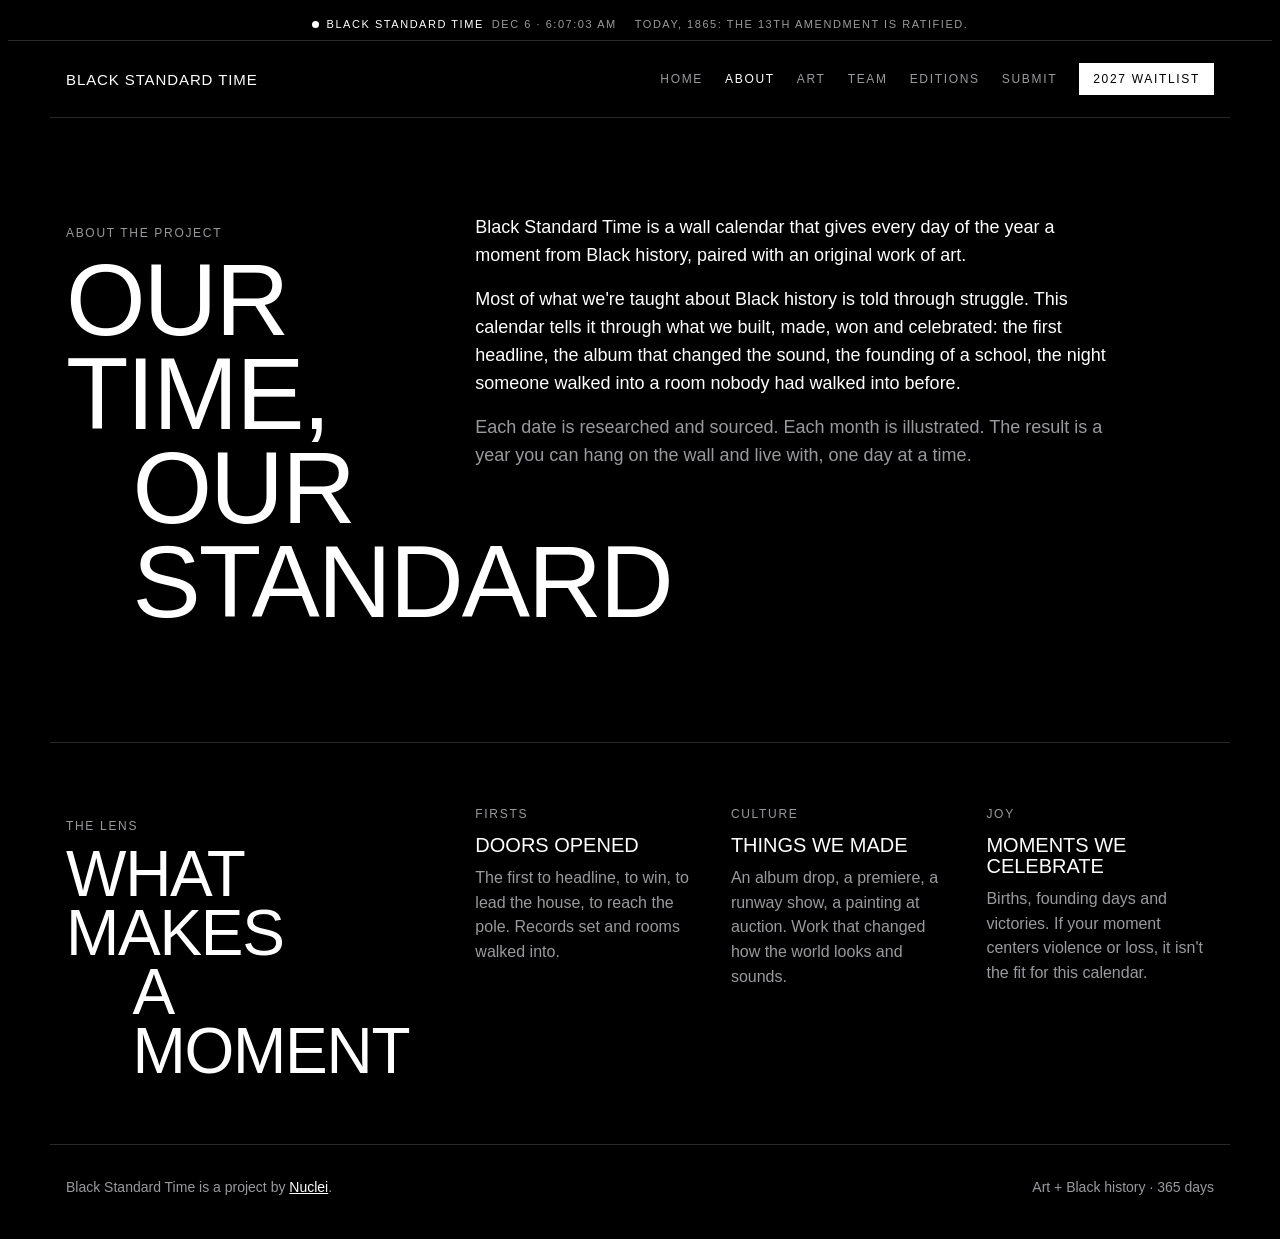
==== about.html @ d90bd437 "Full site: pages, 2026 artwork and calendar pages, clock cursor, today line, birthday card, 2026 sol" ====
<!doctype html>
<html lang="en">
<head>
<meta charset="utf-8">
<meta name="viewport" content="width=device-width,initial-scale=1,viewport-fit=cover">
<meta name="description" content="About Black Standard Time, a calendar of art and Black history told outside the lens of trauma.">
<meta property="og:title" content="About · Black Standard Time">
<meta property="og:description" content="A calendar of art and Black history, told outside the lens of trauma. Submit a moment.">
<meta name="theme-color" content="#000000">
<title>About · Black Standard Time</title>
<link rel="preconnect" href="https://fonts.googleapis.com">
<link rel="preconnect" href="https://fonts.gstatic.com" crossorigin>
<link rel="stylesheet" href="https://fonts.googleapis.com/css2?family=Archivo:wght@400;500;600&display=swap">
<link rel="stylesheet" href="style.css">
</head>
<body>

<header class="wrap bar">
  <a class="mark" href="index.html">Black Standard Time</a>
  <nav class="nav" aria-label="Pages">
    <a href="index.html">Home</a>
    <a href="about.html" aria-current="page">About</a>
    <a href="art.html">Art</a>
    <a href="team.html">Team</a>
    <a href="editions.html">Editions</a>
    <a href="submit.html">Submit</a>
    <a class="cta" href="waitlist.html">2027 waitlist</a>
  </nav>
</header>

<main class="page">
<section class="wrap sec" id="about" aria-labelledby="aboutH">
    <div class="sec-head">
      <div>
        <p class="label">About the project</p>
        <h1 id="aboutH" class="stack"><span>Our time,</span><span class="in1">our standard</span></h1>
      </div>
      <div class="prose">
        <p>Black Standard Time is a wall calendar that gives every day of the year a moment from Black history, paired with an original work of art.</p>
        <p>Most of what we're taught about Black history is told through struggle. This calendar tells it through what we built, made, won and celebrated: the first headline, the album that changed the sound, the founding of a school, the night someone walked into a room nobody had walked into before.</p>
        <p class="dim">Each date is researched and sourced. Each month is illustrated. The result is a year you can hang on the wall and live with, one day at a time.</p>
      </div>
    </div>
  </section>
<section class="wrap lens" aria-labelledby="lensH">
    <div>
      <p class="label">The lens</p>
      <h2 id="lensH" class="stack"><span>What makes</span><span class="in1">a moment</span></h2>
    </div>
    <div class="lens-grid">
      <div><span class="k label">Firsts</span><h3>Doors opened</h3><p>The first to headline, to win, to lead the house, to reach the pole. Records set and rooms walked into.</p></div>
      <div><span class="k label">Culture</span><h3>Things we made</h3><p>An album drop, a premiere, a runway show, a painting at auction. Work that changed how the world looks and sounds.</p></div>
      <div><span class="k label">Joy</span><h3>Moments we celebrate</h3><p>Births, founding days and victories. If your moment centers violence or loss, it isn't the fit for this calendar.</p></div>
    </div>
  </section>
</main>

<footer class="wrap">
  <span>Black Standard Time is a project by <a href="https://yournuclei.com" target="_blank" rel="noopener">Nuclei</a>.</span>
  <span>Art + Black history · 365 days</span>
</footer>

<script src="site.js"></script>
</body>
</html>
---- style.css ----
/* Layout: a black wall with staggered all-caps grotesk headlines (words set on offset lines, like the BST title card). One face, three weights, white on black. */
:root{
  --black:#000000; --panel:#0B0B0C; --white:#FFFFFF; --grey:#9A9A9E; --line:#2A2A2D; --err:#FF8A80;
  --grot:"Helvetica Neue", Helvetica, "Archivo", Arial, sans-serif;
  color-scheme:dark;
}
*{box-sizing:border-box}
body{background:var(--black);color:var(--white);font:16px/1.55 var(--grot)}
.wrap{max-width:1180px;margin:0 auto;padding-left:max(16px,env(safe-area-inset-left,0px));padding-right:max(16px,env(safe-area-inset-right,0px))}
a{color:var(--white)}
:focus-visible{outline:2px solid var(--white);outline-offset:3px}
.label{font:500 12px/1.2 var(--grot);letter-spacing:.14em;text-transform:uppercase;color:var(--grey)}
h1,h2,h3{font-family:var(--grot);font-weight:500;text-transform:uppercase;letter-spacing:-.02em;margin:0;line-height:.92}

/* staggered headline: each line is its own block, pushed by an indent class */
.stack{display:flex;flex-direction:column}
.stack span{display:block}
.in1{padding-left:18%}
.in2{padding-left:52%}
.split{display:flex;justify-content:space-between;gap:.4em;flex-wrap:wrap}

.bar{padding-block:22px;display:flex;justify-content:space-between;align-items:center;gap:12px;flex-wrap:wrap;border-bottom:1px solid var(--line)}
.mark{font:500 15px/1 var(--grot);letter-spacing:.06em;text-transform:uppercase}

.hero{padding-block:72px 64px}
.hero h1{font-size:clamp(48px,10.5vw,148px)}
.hero-low{display:grid;grid-template-columns:minmax(0,1.1fr) minmax(0,.9fr);gap:48px;align-items:end;margin-top:72px}
.lede{font-size:19px;max-width:32em;margin:0 0 28px;color:var(--white)}
.ctas{display:flex;gap:12px;flex-wrap:wrap}
.btn{font:500 14px/1 var(--grot);letter-spacing:.12em;text-transform:uppercase;padding:16px 22px;border:1px solid var(--white);text-decoration:none;cursor:pointer;display:inline-flex;align-items:center;gap:8px;border-radius:0}
.btn.primary{background:var(--white);color:var(--black)}
.btn.ghost{background:transparent;color:var(--white)}
.btn.primary:hover{background:var(--grey);border-color:var(--grey)}
.btn.ghost:hover{background:var(--white);color:var(--black)}
.btn[disabled]{opacity:.5;cursor:wait}

.tile{border:1px solid var(--white);margin:0;max-width:100%}
.tile-top{display:flex;justify-content:space-between;padding:12px 16px;border-bottom:1px solid var(--white);font:500 12px/1 var(--grot);letter-spacing:.14em;text-transform:uppercase}
.tile-body{padding:18px 16px 18px;min-height:280px;display:flex;flex-direction:column}
.tile-month{font:500 20px/1 var(--grot);letter-spacing:.06em;text-transform:uppercase}
.tile-day{font:500 clamp(110px,13vw,160px)/.82 var(--grot);letter-spacing:-.05em;margin:10px 0 16px;font-variant-numeric:tabular-nums}
.tile-text{font-size:16px;line-height:1.45;margin:0;flex:1;max-width:30em}
.tile-foot{display:flex;justify-content:space-between;align-items:center;border-top:1px solid var(--line);padding-top:12px;margin-top:16px}
.year{font:500 14px/1 var(--grot);letter-spacing:.08em}
.fade{transition:opacity .35s ease}
.fade.out{opacity:0}

.lens{border-top:1px solid var(--line);padding-block:64px;display:grid;grid-template-columns:minmax(0,1fr) minmax(0,2fr);gap:40px}
.lens h2{font-size:clamp(34px,5vw,64px)}
.lens-grid{display:grid;grid-template-columns:repeat(3,minmax(0,1fr));gap:28px}
.lens-grid h3{font-size:20px;line-height:1.05;margin-bottom:10px;letter-spacing:0}
.lens-grid p{margin:0;color:var(--grey)}
.lens-grid .k{display:block;margin-bottom:14px}

.cal{border-top:1px solid var(--line);padding-block:64px}
.cal-head{display:flex;justify-content:space-between;align-items:end;gap:20px;flex-wrap:wrap;margin-bottom:28px}
.cal-head h2{font-size:clamp(34px,5vw,64px)}
.cal-head p{margin:14px 0 0;color:var(--grey);max-width:40em}
.tabs{display:flex;gap:0;flex-wrap:wrap;border:1px solid var(--line)}
.tab{font:500 12px/1 var(--grot);letter-spacing:.14em;padding:12px 14px;border:0;border-right:1px solid var(--line);background:transparent;color:var(--grey);cursor:pointer}
.tab:last-child{border-right:0}
.tab[aria-selected="true"]{background:var(--white);color:var(--black)}
.days{list-style:none;margin:0;padding:0;display:grid;grid-template-columns:repeat(2,minmax(0,1fr));gap:0 48px}
.days li{display:grid;grid-template-columns:56px minmax(0,1fr);gap:14px;padding:16px 0;border-bottom:1px solid var(--line)}
.days .n{font:500 32px/1 var(--grot);letter-spacing:-.03em;font-variant-numeric:tabular-nums}
.days .y{font:500 12px/1 var(--grot);letter-spacing:.12em;color:var(--grey);display:block;margin-bottom:6px}
.days p{margin:0;font-size:15px;line-height:1.45}

.submit{border-top:1px solid var(--white)}
.submit .wrap{padding-block:72px;display:grid;grid-template-columns:minmax(0,.8fr) minmax(0,1.2fr);gap:56px}
.submit h2{font-size:clamp(44px,6.5vw,96px)}
.submit .intro p{color:var(--grey);max-width:28em;margin-top:24px}
form{border:1px solid var(--white);padding:28px;display:grid;gap:20px;min-width:0;background:var(--panel)}
.row{display:grid;grid-template-columns:repeat(2,minmax(0,1fr));gap:16px}
.row3{display:grid;grid-template-columns:1.3fr .8fr 1fr;gap:12px}
.field{display:grid;gap:8px;min-width:0}
.field label,.field legend{font:500 12px/1.2 var(--grot);letter-spacing:.14em;text-transform:uppercase}
.field small{color:var(--grey);font-size:13px}
.group{border:0;border-top:1px solid var(--line);padding:20px 0 0;margin:0;display:grid;gap:16px}
.group > legend{font:500 12px/1 var(--grot);letter-spacing:.14em;text-transform:uppercase;color:var(--grey);padding:0 0 0;float:left;width:100%}
input,select,textarea{font:16px/1.4 var(--grot);color:var(--white);background:var(--black);border:1px solid var(--line);border-radius:0;padding:12px;width:100%}
input::placeholder,textarea::placeholder{color:#6B6B70}
textarea{min-height:110px;resize:vertical}
input:focus,select:focus,textarea:focus{border-color:var(--white);outline:1px solid var(--white);outline-offset:0}
.check{display:flex;gap:10px;align-items:flex-start;font-size:14px;color:var(--grey)}
.check input{width:20px;height:20px;margin-top:1px;flex:none;accent-color:var(--white)}
.req{color:var(--grey)}
.err{color:var(--err);font-size:14px;margin:0}
.done{border:1px solid var(--white);padding:28px;display:grid;gap:14px;align-content:start;background:var(--panel)}
.done h3{font-size:clamp(36px,5vw,56px)}
.done pre{white-space:pre-wrap;font:13px/1.55 var(--grot);background:var(--black);border:1px solid var(--line);padding:14px;margin:0;max-height:260px;overflow:auto;color:var(--white)}
.addr{font:500 15px/1 var(--grot);user-select:all}

.inbox{padding-block:64px;border-top:1px solid var(--line)}
.inbox h2{font-size:clamp(32px,4vw,48px);margin-top:10px}
.sub-list{list-style:none;padding:0;margin:24px 0 0;display:grid;gap:0}
.sub-list li{border-top:1px solid var(--line);padding:18px 0;display:grid;gap:6px}
.sub-list .meta{font-size:13px;color:var(--grey)}
.sub-list .when{font:500 20px/1.1 var(--grot);text-transform:uppercase}
.sub-list p{margin:0}
.empty{color:var(--grey);margin-top:16px}

footer{border-top:1px solid var(--line);padding-block:32px;display:flex;justify-content:space-between;gap:12px;flex-wrap:wrap;font-size:14px;color:var(--grey)}


/* nav */
.nav{display:flex;gap:22px;flex-wrap:wrap;align-items:center}
.nav a{font:500 12px/1 var(--grot);letter-spacing:.14em;text-transform:uppercase;color:var(--grey);text-decoration:none}
.nav a:hover{color:var(--white)}
.nav a.cta{color:var(--black);background:var(--white);padding:10px 14px}
.nav a.cta:hover{background:var(--grey);color:var(--black)}

/* load-in: headline lines rise from a mask */
.rise{display:block;overflow:hidden}
.rise > span{display:block;animation:rise .9s cubic-bezier(.2,.7,.1,1) both}
.rise:nth-child(2) > span{animation-delay:.12s}
@keyframes rise{from{transform:translateY(105%)}to{transform:none}}

/* ticker */
.ticker{border-block:1px solid var(--line);overflow:hidden;white-space:nowrap}
.ticker-track{display:inline-flex;gap:48px;padding-block:14px;animation:tick 80s linear infinite;will-change:transform}
.ticker:hover .ticker-track{animation-play-state:paused}
.ticker-item{font:500 13px/1 var(--grot);letter-spacing:.12em;text-transform:uppercase;color:var(--grey)}
.ticker-item b{color:var(--white);font-weight:500;margin-right:10px}
@keyframes tick{from{transform:translateX(0)}to{transform:translateX(-50%)}}

/* sections shared */
.sec{border-top:1px solid var(--line);padding-block:72px}
.sec-head{display:grid;grid-template-columns:minmax(0,1fr) minmax(0,2fr);gap:40px;margin-bottom:40px}
.sec-head h2{font-size:clamp(34px,5vw,64px)}
.prose{max-width:36em;font-size:18px}
.prose p{margin:0 0 16px}
.prose p.dim{color:var(--grey)}

/* art wall */
.art-grid{display:grid;grid-template-columns:repeat(3,minmax(0,1fr));gap:20px}
.art{margin:0;display:grid;gap:12px}
.art-frame{position:relative;aspect-ratio:4/5;max-width:100%;border:1px solid var(--line);background:var(--panel);overflow:hidden}
.art-frame img{position:absolute;inset:0;width:100%;height:100%;object-fit:cover;transition:transform .6s ease}
.art:hover .art-frame img{transform:scale(1.04)}
.art-ph{position:absolute;inset:0;display:flex;flex-direction:column;justify-content:space-between;padding:18px}
.art-ph .m{font:500 clamp(40px,5vw,72px)/.85 var(--grot);text-transform:uppercase;letter-spacing:-.04em}
.art-ph .s{font:500 11px/1.3 var(--grot);letter-spacing:.14em;text-transform:uppercase;color:var(--grey)}
.art figcaption{display:flex;justify-content:space-between;gap:12px;font-size:14px;color:var(--grey)}
.art figcaption b{color:var(--white);font-weight:500}

/* people */
.people{display:grid;grid-template-columns:repeat(3,minmax(0,1fr));gap:20px}
.person{border:1px solid var(--line);padding:28px;display:grid;gap:14px;align-content:start}
.person h3{font-size:clamp(28px,3.4vw,44px)}
.person p{margin:0;color:var(--grey)}
.person a{font:500 12px/1 var(--grot);letter-spacing:.14em;text-transform:uppercase}
.todo{outline:1px dashed #6B6B70;outline-offset:4px}

/* editions */
.eds{display:grid;grid-template-columns:repeat(2,minmax(0,1fr));gap:20px}
.ed{border:1px solid var(--white);padding:28px;display:grid;gap:18px;align-content:space-between;min-height:340px}
.ed.next{background:var(--white);color:var(--black)}
.ed.next .label{color:#55555A}
.ed .yr{font:500 clamp(88px,12vw,160px)/.8 var(--grot);letter-spacing:-.05em;font-variant-numeric:tabular-nums}
.ed p{margin:0}
.ed .btn{align-self:start;justify-self:start}
.ed.next .btn.primary{background:var(--black);color:var(--white);border-color:var(--black)}
.ed.next .btn.primary:hover{background:#333;border-color:#333}

/* waitlist */
.wl{display:grid;grid-template-columns:minmax(0,1fr) minmax(0,1fr);gap:48px;align-items:end}
.wl h2{font-size:clamp(44px,6.5vw,96px)}
.wl-form{display:grid;gap:12px}
.wl-row{display:grid;grid-template-columns:minmax(0,1fr) minmax(0,1.4fr) auto;gap:10px}
.wl-msg{margin:0;font-size:14px;color:var(--grey);min-height:1.4em}

@media (max-width:860px){
  .sec-head,.wl{grid-template-columns:minmax(0,1fr)}
  .art-grid{grid-template-columns:repeat(2,minmax(0,1fr))}
  .people,.eds{grid-template-columns:minmax(0,1fr)}
  .wl-row{grid-template-columns:minmax(0,1fr)}
  .nav a:not(.cta){display:none}
}
@media (max-width:520px){.art-grid{grid-template-columns:minmax(0,1fr)}}
@media (prefers-reduced-motion:reduce){
  .rise > span,.ticker-track{animation:none}
  .art-frame img{transition:none}
}

@media (max-width:860px){
  .hero-low,.lens,.submit .wrap{grid-template-columns:minmax(0,1fr)}
  .hero{padding-block:44px 48px}
  .hero-low{margin-top:44px;gap:36px}
  .lens-grid,.days{grid-template-columns:minmax(0,1fr)}
  .in2{padding-left:30%}
}
@media (max-width:520px){
  .row{grid-template-columns:minmax(0,1fr)}
  .row3{grid-template-columns:1.2fr .8fr 1fr;gap:8px}
  form,.done{padding:20px}
  .in1{padding-left:10%}.in2{padding-left:20%}
}
@media (prefers-reduced-motion:reduce){.fade{transition:none}}

.page{padding-top:24px}
.page .sec:first-child{border-top:0}
.sec-head h1{font-size:clamp(48px,8vw,120px)}
.wl h1{font-size:clamp(56px,10vw,150px)}
.submit h1{font-size:clamp(44px,6.5vw,96px)}
.nav a[aria-current="page"]{color:var(--white)}
.nav a.cta[aria-current="page"]{color:var(--black)}
.mark{text-decoration:none;color:var(--white)}
/* home index of pages */
.index{list-style:none;margin:0;padding:0;border-top:1px solid var(--line)}
.index a{display:grid;grid-template-columns:minmax(0,1fr) minmax(0,1.2fr) auto;gap:24px;align-items:center;padding-block:26px;border-bottom:1px solid var(--line);text-decoration:none;color:var(--white);transition:padding .3s ease}
.index a:hover{padding-left:16px}
.index .t{font:500 clamp(36px,6vw,84px)/.9 var(--grot);text-transform:uppercase;letter-spacing:-.03em}
.index .d{color:var(--grey);font-size:16px}
.index .ar{font-size:32px}
.sub-cta{margin-top:20px;color:var(--grey)}
@media (max-width:860px){.index a{grid-template-columns:minmax(0,1fr) auto}.index .d{display:none}}
@media (prefers-reduced-motion:reduce){.index a{transition:none}}

/* ---- artwork, viewer, print ---- */
.art-frame{aspect-ratio:1/1;padding:0;cursor:zoom-in;display:block;width:100%}
.art figcaption{display:grid;gap:6px}
.art figcaption .row{display:flex;justify-content:space-between;gap:12px;align-items:baseline}
.art figcaption .t{font-size:14px;line-height:1.45}
.strip{padding-block:48px 8px}
.strip-head{display:flex;justify-content:space-between;gap:12px;margin-bottom:18px}
.strip-head a{text-decoration:none}.strip-head a:hover{color:var(--white)}
.strip-row{display:grid;grid-auto-flow:column;grid-auto-columns:minmax(180px,1fr);gap:14px;overflow-x:auto;scroll-snap-type:x mandatory;padding-bottom:14px;scrollbar-width:thin;scrollbar-color:var(--line) transparent}
@media (min-width:1100px){.strip-row{grid-auto-columns:calc((100% - 5*14px)/6)}}
.strip-item{display:grid;gap:10px;text-decoration:none;scroll-snap-align:start}
.strip-item img{width:100%;aspect-ratio:1/1;object-fit:cover;display:block;border:1px solid var(--line);transition:transform .5s ease}
.strip-item:hover img{transform:translateY(-4px)}
.strip-item .label{white-space:nowrap;overflow:hidden;text-overflow:ellipsis}
.ed-cover{width:min(220px,60%);aspect-ratio:1/1;object-fit:cover;border:1px solid var(--line)}
.print-grid{display:grid;grid-template-columns:repeat(4,minmax(0,1fr));gap:20px}
.pg{background:none;border:0;padding:0;color:inherit;display:grid;gap:10px;text-align:left;cursor:zoom-in}
.pg img{width:100%;aspect-ratio:1/1;object-fit:cover;display:block;border:1px solid var(--line);transition:border-color .2s}
.pg:hover img{border-color:var(--white)}
@media (max-width:860px){.print-grid{grid-template-columns:repeat(2,minmax(0,1fr))}}
.viewer{border:1px solid var(--white);background:var(--black);color:var(--white);padding:0;width:min(1240px,94vw);max-height:92vh;overflow:auto}
.viewer::backdrop{background:rgba(0,0,0,.86)}
.v-top{display:flex;justify-content:space-between;align-items:center;padding:14px 20px;border-bottom:1px solid var(--line);position:sticky;top:0;background:var(--black);z-index:1}
.v-x{background:none;border:0;color:var(--white);font:500 12px/1 var(--grot);letter-spacing:.14em;text-transform:uppercase;cursor:pointer;padding:6px 0}
.v-body{display:grid;gap:24px;padding:20px}
.v-imgs{display:grid;gap:16px}
.v-imgs.two{grid-template-columns:repeat(2,minmax(0,1fr))}
.v-imgs figure{margin:0;display:grid;gap:8px}
.v-imgs img{width:100%;height:auto;display:block;max-height:72vh;object-fit:contain;background:var(--panel)}
.v-imgs:not(.two) img{max-height:76vh}
.v-cap{display:grid;gap:8px;max-width:46em}
.v-cap .label{margin:0}
.v-title{font-size:clamp(28px,4vw,48px)}
.v-note{margin:0;color:var(--grey)}
.v-nav{display:flex;justify-content:space-between;padding:0 20px 20px}
@media (max-width:760px){.v-imgs.two{grid-template-columns:minmax(0,1fr)}}
@media (prefers-reduced-motion:reduce){.strip-item img,.pg img{transition:none}}
.art{align-content:start}
.v-imgs.two img{max-height:58vh}
@media (max-width:760px){.v-imgs.two img{max-height:none}}
.v-imgs img{background:none}
.v-imgs.two img{max-height:52vh}
@media (max-width:760px){.v-imgs.two img{max-height:none}}

/* ---- home: 2026 feature ---- */
.y26{padding-block:80px 24px;display:grid;grid-template-columns:minmax(0,.85fr) minmax(0,1.15fr);gap:56px;align-items:center}
.y26-text h2{font-size:clamp(44px,7vw,104px);margin:14px 0 28px}
.y26-pics{display:grid;grid-template-columns:repeat(3,minmax(0,1fr));gap:14px}
.y26-pics a{display:grid;gap:10px;text-decoration:none}
.y26-pics img{width:100%;aspect-ratio:1/1;object-fit:cover;display:block;border:1px solid var(--line);transition:transform .5s ease,border-color .2s}
.y26-pics a:hover img{transform:translateY(-4px);border-color:var(--white)}
.y26-cover{grid-column:1/-1}
.y26-cover img{aspect-ratio:16/10;object-position:50% 35%}
@media (max-width:900px){.y26{grid-template-columns:minmax(0,1fr);gap:36px;padding-block:56px 16px}}
@media (prefers-reduced-motion:reduce){.y26-pics img{transition:none}}
.y26-text h2{font-size:clamp(40px,5.6vw,84px)}
.y26-pics{grid-template-columns:repeat(3,minmax(0,1fr));align-items:start}
.y26-cover{grid-column:1/3;grid-row:1/3}
.y26-cover img{aspect-ratio:1/1;object-position:center}
.y26-sm{grid-column:3}

/* ---- today bar ---- */
.now-bar{display:flex;gap:18px;align-items:center;justify-content:center;padding:9px 16px;border-bottom:1px solid var(--line);font:500 11px/1.3 var(--grot);letter-spacing:.14em;text-transform:uppercase;color:var(--grey);text-decoration:none;white-space:nowrap;overflow:hidden}
.now-bar:hover{color:var(--white)}
.now-k{display:inline-flex;align-items:center;gap:8px;color:var(--white);flex:none}
.now-k b{font-weight:500;font-variant-numeric:tabular-nums;color:var(--grey)}
.now-m{overflow:hidden;text-overflow:ellipsis;min-width:0}
.dot{width:7px;height:7px;border-radius:50%;background:var(--white);animation:pulse 2s ease-in-out infinite}
@keyframes pulse{50%{opacity:.25}}
@media (max-width:720px){.now-bar{justify-content:flex-start}.now-m{display:none}}
@media (prefers-reduced-motion:reduce){.dot{animation:none}}

/* ---- clock cursor ---- */
.has-clock,.has-clock *{cursor:none!important}
.has-clock input,.has-clock select,.has-clock textarea{cursor:text!important}
.has-clock select{cursor:pointer!important}
.clock-cur{position:fixed;left:0;top:0;width:34px;height:34px;margin:-17px 0 0 -17px;pointer-events:none;z-index:2147483647;opacity:0;transition:opacity .2s}
.clock-cur.on{opacity:1}.clock-cur.off{opacity:0}
.clock-cur svg{width:100%;height:100%;display:block;transition:transform .25s ease;overflow:visible}
.clock-cur circle{fill:rgba(0,0,0,.55);stroke:#fff;stroke-width:1.5}
.clock-cur .tk line{stroke:#fff;stroke-width:1.2}
.clock-cur .h,.clock-cur .mi{stroke:#fff;stroke-linecap:round;stroke-width:2}
.clock-cur .mi{stroke-width:1.5}
.clock-cur .s{stroke:#9A9A9E;stroke-width:.8}
.clock-cur .c{fill:#fff;stroke:none}
.clock-cur.hot svg{transform:scale(1.3)}
.clock-cur.view svg{transform:scale(2.3)}
.clock-cur.down svg{transform:scale(.85)}
.clock-cur.view.down svg{transform:scale(2)}
.clock-cur .v{position:absolute;left:50%;top:100%;transform:translate(-50%,30px);font:500 10px/1 var(--grot);letter-spacing:.16em;text-transform:uppercase;color:#fff;opacity:0;transition:opacity .2s;white-space:nowrap}
.clock-cur.view .v{opacity:1}

/* ---- sold out ---- */
.so{display:inline-block;background:var(--white);color:var(--black);padding:4px 7px;margin-right:8px;letter-spacing:.14em}
.y26-cover{position:relative}
.stamp{position:absolute;top:18px;right:18px;z-index:1;background:var(--black);color:var(--white);border:1px solid var(--white);font:500 13px/1 var(--grot);letter-spacing:.16em;text-transform:uppercase;padding:10px 14px;transform:rotate(4deg)}

/* ---- birthday ---- */
.sr{position:absolute;width:1px;height:1px;overflow:hidden;clip:rect(0 0 0 0);white-space:nowrap}
.bday{border-top:1px solid var(--line);margin-top:56px;padding-block:72px}
.bday-head{display:grid;grid-template-columns:minmax(0,1fr) minmax(0,1fr);gap:40px;align-items:end;margin-bottom:32px}
.bday-head h2{font-size:clamp(36px,5.4vw,76px)}
.bday-head .dim{margin:0;color:var(--grey);max-width:30em}
.bday-form{display:grid;grid-template-columns:minmax(0,1.4fr) minmax(0,.8fr) auto;gap:12px;max-width:720px}
.bday-out{display:grid;grid-template-columns:minmax(0,1.2fr) minmax(0,.8fr);gap:48px;margin-top:48px;align-items:start}
.bday-out[hidden]{display:none}
.bday-date{font:500 clamp(56px,8vw,112px)/.9 var(--grot);text-transform:uppercase;letter-spacing:-.04em;margin:12px 0 20px}
.bday-list{list-style:none;margin:0 0 28px;padding:0;border-top:1px solid var(--line)}
.bday-list li{padding:16px 0;border-bottom:1px solid var(--line);display:grid;grid-template-columns:64px minmax(0,1fr);gap:14px;font-size:18px}
.bday-list .y{font:500 13px/1.8 var(--grot);letter-spacing:.12em;color:var(--grey)}
.bday-note{color:var(--grey);margin-top:18px}
#bdCard{width:100%;max-width:340px;height:auto;aspect-ratio:9/16;border:1px solid var(--line);justify-self:end}
@media (max-width:860px){.bday-head,.bday-out{grid-template-columns:minmax(0,1fr)}.bday-form{grid-template-columns:minmax(0,1fr) minmax(0,1fr)}.bday-form .btn{grid-column:1/-1;justify-content:center}#bdCard{justify-self:start}}
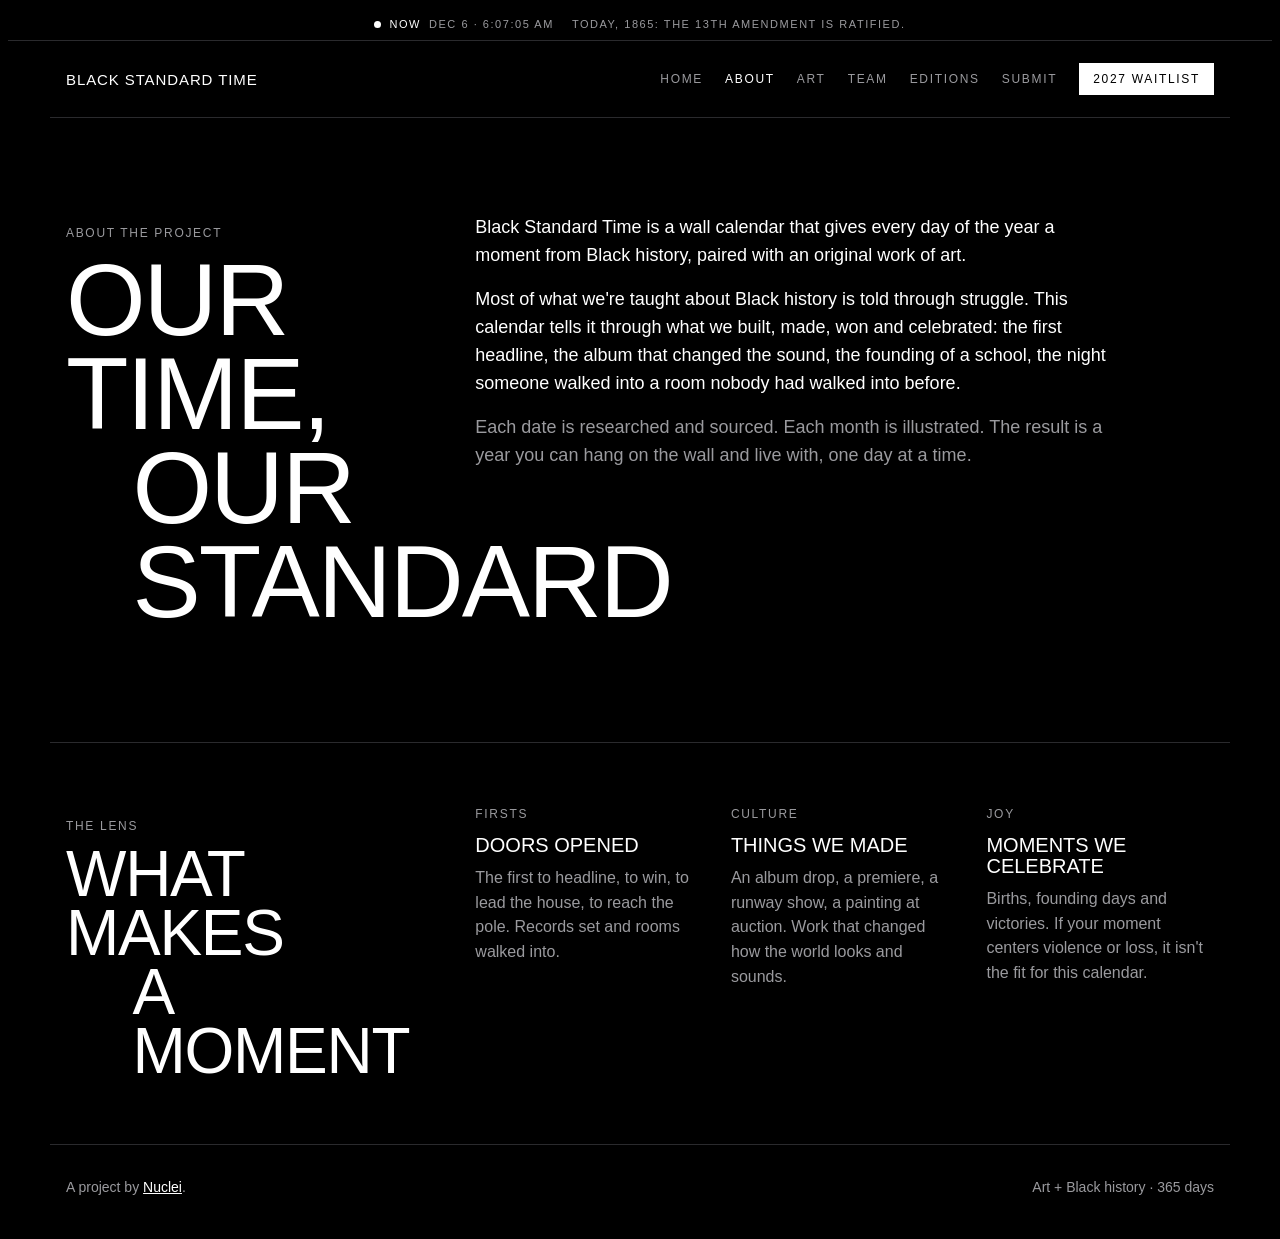
==== commit 00205b77: "Say the name less on the home page Co-Authored-By: Claude Opus 5.5 <noreply@anthropic.com> Claude-Se" ====
--- a/about.html
+++ b/about.html
@@ -56,7 +56,7 @@
 </main>
 
 <footer class="wrap">
-  <span>Black Standard Time is a project by <a href="https://yournuclei.com" target="_blank" rel="noopener">Nuclei</a>.</span>
+  <span>A project by <a href="https://yournuclei.com" target="_blank" rel="noopener">Nuclei</a>.</span>
   <span>Art + Black history · 365 days</span>
 </footer>
 
--- a/style.css
+++ b/style.css
@@ -330,3 +330,36 @@
 .bday-note{color:var(--grey);margin-top:18px}
 #bdCard{width:100%;max-width:340px;height:auto;aspect-ratio:9/16;border:1px solid var(--line);justify-self:end}
 @media (max-width:860px){.bday-head,.bday-out{grid-template-columns:minmax(0,1fr)}.bday-form{grid-template-columns:minmax(0,1fr) minmax(0,1fr)}.bday-form .btn{grid-column:1/-1;justify-content:center}#bdCard{justify-self:start}}
+
+/* ---- community ---- */
+.comm{border-top:1px solid var(--line);padding-block:72px}
+.comm-head{display:grid;grid-template-columns:minmax(0,1fr) minmax(0,1fr);gap:40px;align-items:end;margin-bottom:32px}
+.comm-head h2{font-size:clamp(40px,6vw,88px)}
+.comm-head .dim{margin:0 0 18px;color:var(--grey);max-width:30em}
+.tag{color:var(--white);font-weight:500}
+.comm-ctrl{display:flex;gap:10px}.comm-ctrl[hidden]{display:none}
+.comm-ctrl .btn{padding:12px 16px}
+.comm-row{display:grid;grid-auto-flow:column;grid-auto-columns:minmax(240px,300px);gap:16px;overflow-x:auto;scroll-snap-type:x mandatory;padding-bottom:16px;scrollbar-width:thin;scrollbar-color:var(--line) transparent}
+.post{margin:0;display:grid;gap:10px;align-content:start;scroll-snap-align:start;text-decoration:none;color:var(--white)}
+.post-frame{position:relative;aspect-ratio:9/16;width:100%;border:1px solid var(--line);background:var(--panel);overflow:hidden;display:flex;flex-direction:column;justify-content:space-between;padding:18px;text-align:left;color:var(--white);font:inherit;cursor:pointer}
+.post-frame:hover{border-color:var(--white)}
+.post-frame.live{padding:0;cursor:auto;background:#000}
+.post-frame iframe{position:absolute;inset:0;width:100%;height:100%;border:0}
+.post-n{font:500 64px/.85 var(--grot);letter-spacing:-.04em;color:var(--line)}
+.post-play{align-self:center;width:72px;height:72px;border:1px solid var(--white);border-radius:50%;display:grid;place-items:center;font-size:22px;padding-left:4px;transition:background .2s,color .2s}
+.post-frame:hover .post-play{background:var(--white);color:var(--black)}
+.post-h{font:500 22px/1.1 var(--grot);text-transform:uppercase;letter-spacing:-.01em;margin-top:auto;margin-bottom:8px}
+.post figcaption{display:grid;gap:4px;font-size:14px;color:var(--grey)}
+.post figcaption a{color:var(--white);text-decoration:none;font-weight:500}
+.post-cta .post-frame{background:var(--white);color:var(--black);border-color:var(--white)}
+.post-cta .label{color:#555}
+.post-big{font:500 clamp(40px,4vw,56px)/.9 var(--grot);text-transform:uppercase;letter-spacing:-.03em}
+.post-cta:hover .post-frame{background:var(--grey)}
+@media (max-width:860px){.comm-head{grid-template-columns:minmax(0,1fr)}}
+/* post cover images */
+.post-thumb{position:absolute;inset:0;width:100%;height:100%;object-fit:cover;z-index:0}
+.post-frame.has-thumb::after{content:"";position:absolute;inset:0;z-index:0;background:linear-gradient(180deg,rgba(0,0,0,.45) 0%,rgba(0,0,0,0) 30%,rgba(0,0,0,0) 55%,rgba(0,0,0,.8) 100%)}
+.post-frame > span{position:relative;z-index:1}
+.post-frame.has-thumb .post-n{color:rgba(255,255,255,.55)}
+.post-frame.has-thumb .post-play{background:rgba(0,0,0,.35);backdrop-filter:blur(4px)}
+.post-frame.has-thumb .post-k{color:rgba(255,255,255,.75)}
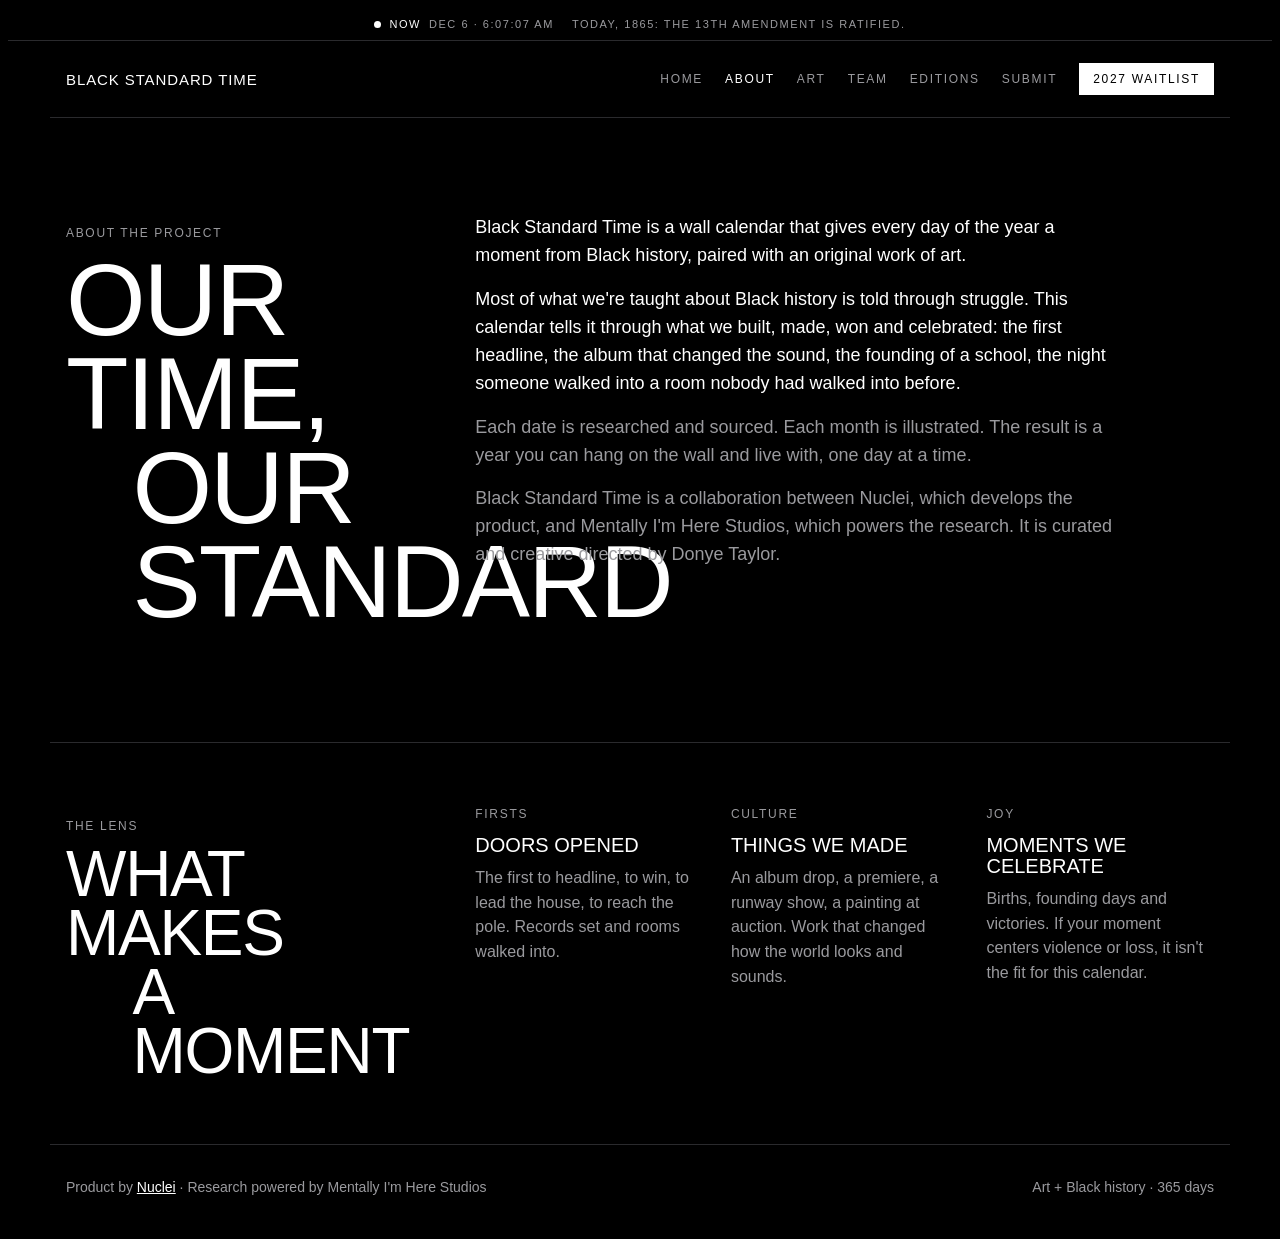
==== commit 0cef0875: "Credit Nuclei x Mentally I'm Here Studios; Donye as curator & creative director Co-Authored-By: Clau" ====
--- a/about.html
+++ b/about.html
@@ -39,6 +39,7 @@
         <p>Black Standard Time is a wall calendar that gives every day of the year a moment from Black history, paired with an original work of art.</p>
         <p>Most of what we're taught about Black history is told through struggle. This calendar tells it through what we built, made, won and celebrated: the first headline, the album that changed the sound, the founding of a school, the night someone walked into a room nobody had walked into before.</p>
         <p class="dim">Each date is researched and sourced. Each month is illustrated. The result is a year you can hang on the wall and live with, one day at a time.</p>
+        <p class="dim">Black Standard Time is a collaboration between Nuclei, which develops the product, and Mentally I'm Here Studios, which powers the research. It is curated and creative directed by Donye Taylor.</p>
       </div>
     </div>
   </section>
@@ -56,7 +57,7 @@
 </main>
 
 <footer class="wrap">
-  <span>A project by <a href="https://yournuclei.com" target="_blank" rel="noopener">Nuclei</a>.</span>
+  <span>Product by <a href="https://yournuclei.com" target="_blank" rel="noopener">Nuclei</a> · Research powered by Mentally I'm Here Studios</span>
   <span>Art + Black history · 365 days</span>
 </footer>
 
--- a/style.css
+++ b/style.css
@@ -363,3 +363,12 @@
 .post-frame.has-thumb .post-n{color:rgba(255,255,255,.55)}
 .post-frame.has-thumb .post-play{background:rgba(0,0,0,.35);backdrop-filter:blur(4px)}
 .post-frame.has-thumb .post-k{color:rgba(255,255,255,.75)}
+/* home on phones: short mark so the name isn't stacked twice */
+@media (max-width:720px){
+  body.home .bar{flex-wrap:nowrap;padding-block:16px}
+  body.home .mark{font-size:0;letter-spacing:0}
+  body.home .mark::before{content:"BST";font-size:15px;letter-spacing:.14em}
+}
+.ed.studio{min-height:0}
+.ed.studio h3{font-size:clamp(32px,4vw,52px);margin-top:12px}
+footer span:first-child{max-width:100%}
